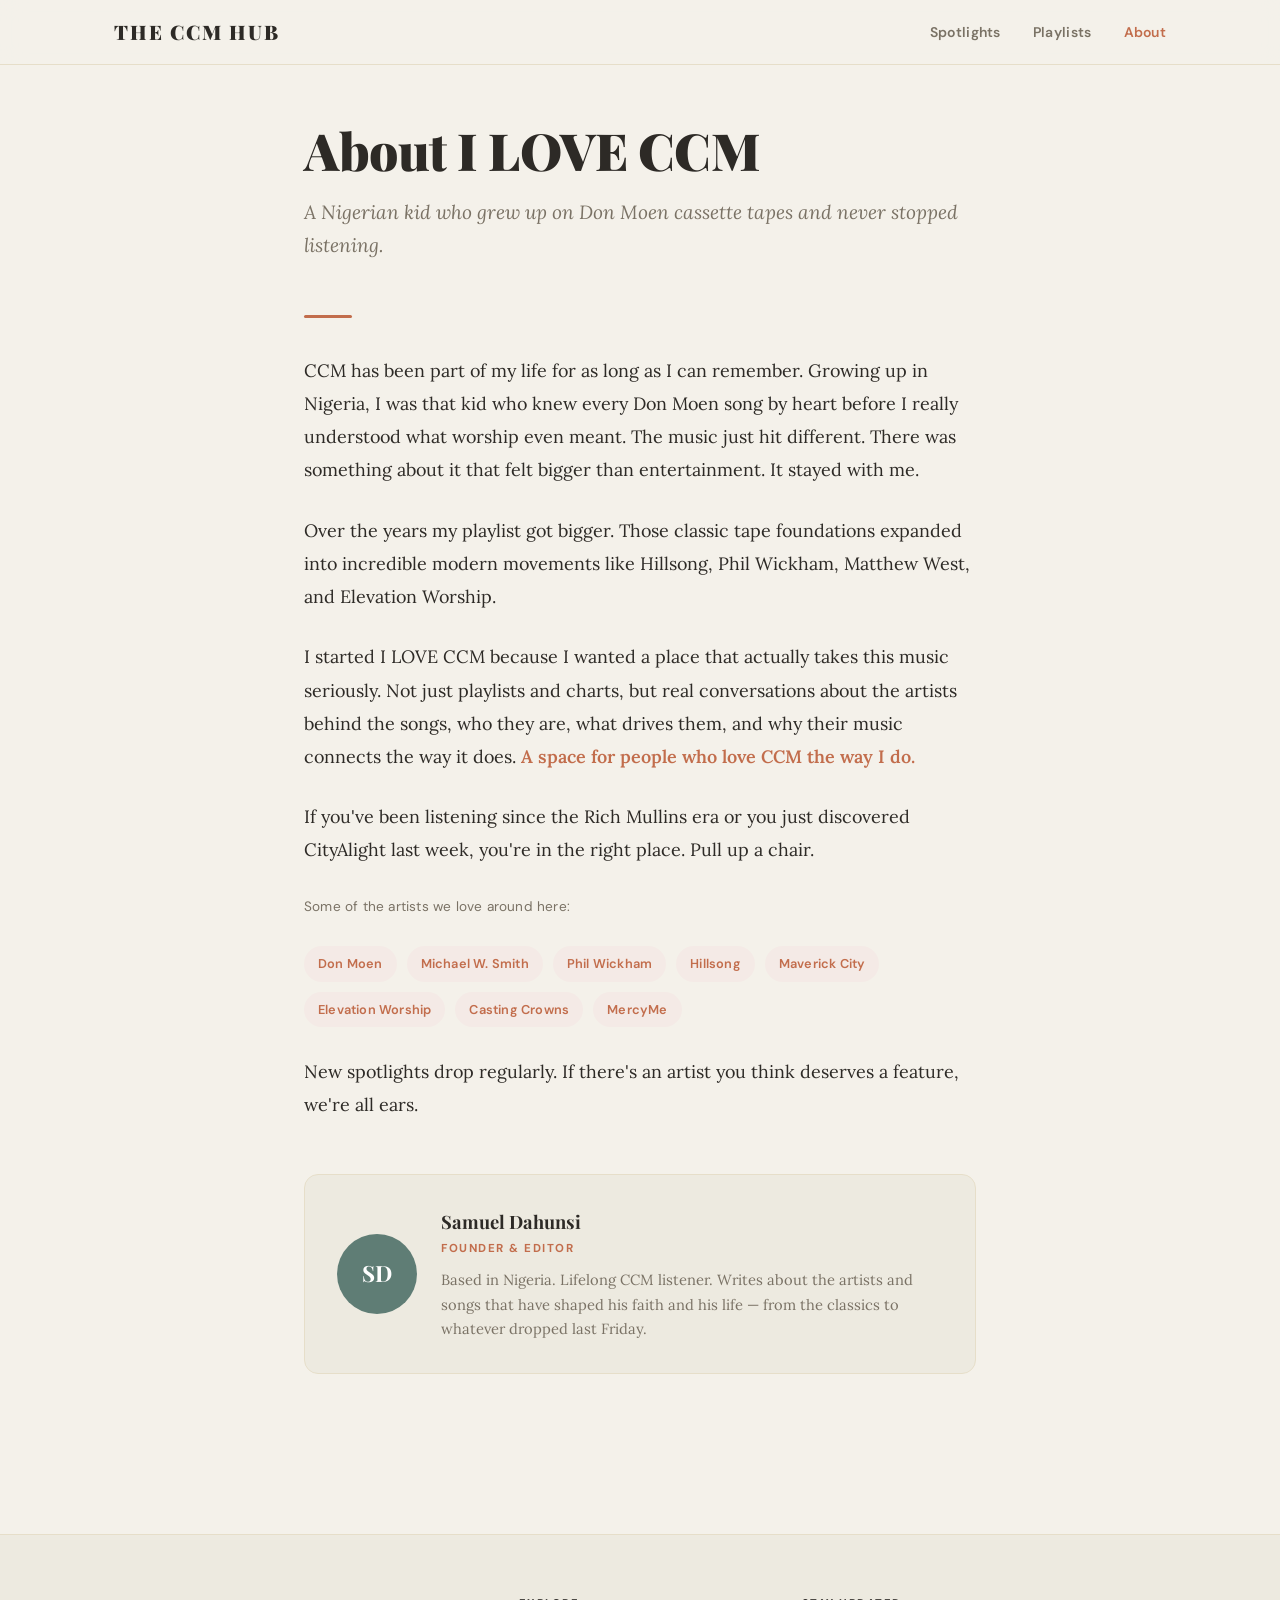
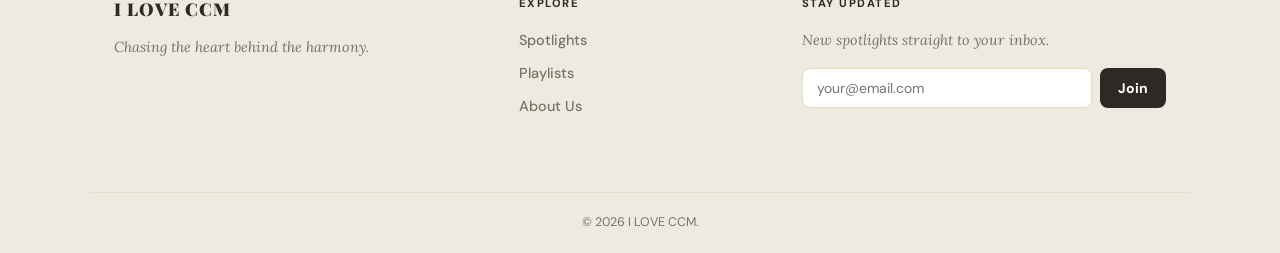
==== about.html @ 2594089f "Create about.html" ====
<!DOCTYPE html>
<html lang="en">
<head>
    <meta charset="UTF-8">
    <meta name="viewport" content="width=device-width, initial-scale=1.0">
    <title>About | The CCM Hub</title>
    <link rel="stylesheet" href="style.css">
    <style>
        .about-wrapper {
            max-width: 720px;
            margin: 0 auto;
            padding: 56px 24px 80px;
        }

        .about-hero {
            margin-bottom: 52px;
        }

        .about-hero h1 {
            font-family: var(--font-display);
            font-size: clamp(2.2rem, 5vw, 3.2rem);
            font-weight: 900;
            color: var(--text-main);
            line-height: 1.15;
            margin-bottom: 16px;
            letter-spacing: -0.5px;
        }

        .about-hero .lead {
            font-family: var(--font-body);
            font-size: 1.2rem;
            color: var(--text-muted);
            line-height: 1.75;
            font-style: italic;
        }

        .about-divider {
            width: 48px;
            height: 3px;
            background: var(--accent-primary);
            border: none;
            margin: 36px 0;
            border-radius: 2px;
        }

        .about-body {
            font-family: var(--font-body);
            font-size: 1.12rem;
            line-height: 1.85;
            color: var(--text-main);
        }

        .about-body p {
            margin-bottom: 1.7rem;
        }

        .about-body strong {
            color: var(--accent-primary);
            font-weight: 600;
        }

        .founder-card {
            display: grid;
            grid-template-columns: auto 1fr;
            gap: 24px;
            align-items: center;
            background: var(--bg-subtle);
            border: 1px solid var(--border-subtle);
            border-radius: var(--radius-card);
            padding: 32px;
            margin-top: 52px;
        }

        @media (max-width: 500px) {
            .founder-card {
                grid-template-columns: 1fr;
                text-align: center;
                justify-items: center;
            }
        }

        .founder-avatar {
            width: 80px;
            height: 80px;
            background: var(--accent-secondary);
            border-radius: 50%;
            display: flex;
            align-items: center;
            justify-content: center;
            color: white;
            font-family: var(--font-display);
            font-weight: 700;
            font-size: 1.4rem;
            flex-shrink: 0;
        }

        .founder-info h3 {
            font-family: var(--font-display);
            font-size: 1.15rem;
            font-weight: 700;
            color: var(--text-main);
            margin-bottom: 4px;
        }

        .founder-info h4 {
            font-family: var(--font-ui);
            font-size: 0.72rem;
            color: var(--accent-primary);
            text-transform: uppercase;
            letter-spacing: 1.5px;
            font-weight: 700;
            margin-bottom: 10px;
        }

        .founder-info p {
            font-family: var(--font-body);
            font-size: 0.92rem;
            color: var(--text-muted);
            line-height: 1.65;
            margin: 0;
        }

        .artists-grid {
            display: flex;
            flex-wrap: wrap;
            gap: 10px;
            margin: 8px 0 28px;
        }

        .artist-tag {
            background: #f4eae6;
            color: var(--accent-primary);
            font-family: var(--font-ui);
            font-size: 0.8rem;
            font-weight: 600;
            padding: 6px 14px;
            border-radius: 20px;
            letter-spacing: 0.2px;
        }
    </style>
</head>
<body>

    <header>
        <div class="nav-container">
            <a href="index.html" class="logo">The CCM Hub</a>
            <nav class="nav-links">
                <a href="index.html#spotlights">Spotlights</a>
                <a href="index.html#playlists">Playlists</a>
                <a href="about.html" style="color: var(--accent-primary);">About</a>
            </nav>
        </div>
    </header>

    <main class="about-wrapper">

        <div class="about-hero fade-up">
            <h1>About I LOVE CCM</h1>
            <p class="lead">A Nigerian kid who grew up on Don Moen cassette tapes and never stopped listening.</p>
        </div>

        <hr class="about-divider">

        <div class="about-body fade-up fade-up-1">

            <p>
                CCM has been part of my life for as long as I can remember. Growing up in Nigeria, I was that kid who knew every Don Moen song by heart before I really understood what worship even meant. The music just hit different. There was something about it that felt bigger than entertainment. It stayed with me.
            </p>

            <p>
                Over the years my playlist got bigger. Those classic tape foundations expanded into incredible modern movements like Hillsong, Phil Wickham, Matthew West, and Elevation Worship.

            <p>
                I started I LOVE CCM because I wanted a place that actually takes this music seriously. Not just playlists and charts, but real conversations about the artists behind the songs, who they are, what drives them, and why their music connects the way it does. <strong>A space for people who love CCM the way I do.</strong>
            </p>

            <p>
                If you've been listening since the Rich Mullins era or you just discovered CityAlight last week, you're in the right place. Pull up a chair.
            </p>

            <p style="font-family: var(--font-ui); font-size: 0.85rem; color: var(--text-muted); letter-spacing: 0.2px;">
                Some of the artists we love around here:
            </p>

            <div class="artists-grid">
                <span class="artist-tag">Don Moen</span>
                <span class="artist-tag">Michael W. Smith</span>
                <span class="artist-tag">Phil Wickham</span>
                <span class="artist-tag">Hillsong</span>
                <span class="artist-tag">Maverick City</span>
                <span class="artist-tag">Elevation Worship</span>
                <span class="artist-tag">Casting Crowns</span>
                <span class="artist-tag">MercyMe</span>
            </div>

            <p>
                New spotlights drop regularly. If there's an artist you think deserves a feature, we're all ears.
            </p>

        </div>

        <div class="founder-card fade-up fade-up-2">
            <div class="founder-avatar">SD</div>
            <div class="founder-info">
                <h3>Samuel Dahunsi</h3>
                <h4>Founder & Editor</h4>
                <p>Based in Nigeria. Lifelong CCM listener. Writes about the artists and songs that have shaped his faith and his life — from the classics to whatever dropped last Friday.</p>
            </div>
        </div>

    </main>

    <footer>
        <div class="footer-container">
            <div class="footer-brand">
                <h3>I LOVE CCM</h3>
                <p>Chasing the heart behind the harmony.</p>
            </div>
            <div class="footer-links">
                <h4>Explore</h4>
                <a href="index.html#spotlights">Spotlights</a>
                <a href="index.html#playlists">Playlists</a>
                <a href="about.html">About Us</a>
            </div>
            <div class="footer-newsletter">
                <h4>Stay Updated</h4>
                <p>New spotlights straight to your inbox.</p>
                <div class="newsletter-form">
                    <input type="email" id="newsletter-email" placeholder="your@email.com" aria-label="Email address">
                    <button type="button" id="newsletter-btn">Join</button>
                </div>
                <p class="newsletter-feedback" id="newsletter-feedback" aria-live="polite"></p>
            </div>
        </div>
        <div class="footer-bottom">
            &copy; 2026 I LOVE CCM.
        </div>
    </footer>

    <script>
        document.getElementById("newsletter-btn").addEventListener("click", () => {
            const input    = document.getElementById("newsletter-email");
            const feedback = document.getElementById("newsletter-feedback");
            const email    = input.value.trim();
            const valid    = /^[^\s@]+@[^\s@]+\.[^\s@]+$/.test(email);

            if (!valid) {
                feedback.textContent = "Please enter a valid email address.";
                feedback.style.color = "#e05c3a";
                return;
            }

            feedback.textContent = "You're in!";
            feedback.style.color = "var(--accent-secondary)";
            input.value = "";
        });
    </script>

</body>
</html>
---- style.css ----
/* ==========================================
   THE CCM HUB — EDITORIAL THEME v2
   Warm oatmeal · Terracotta · Sage
   Fonts: Playfair Display (display) + Lora (body)
   ========================================== */

@import url('https://fonts.googleapis.com/css2?family=Playfair+Display:ital,wght@0,700;0,900;1,700&family=Lora:ital,wght@0,400;0,600;1,400&family=DM+Sans:wght@400;500;600;700&display=swap');

:root {
    --bg-main:          #f4f1ea;
    --bg-card:          #ffffff;
    --bg-subtle:        #edeae0;
    --text-main:        #2d2a26;
    --text-muted:       #7a7265;
    --accent-primary:   #c26d4c;
    --accent-hover:     #a85a3a;
    --accent-secondary: #5f7d75;
    --border-subtle:    #e6dec9;
    --shadow-soft:      0 4px 24px rgba(45,42,38,0.07);
    --shadow-hover:     0 12px 40px rgba(45,42,38,0.13);
    --radius-card:      14px;
    --radius-sm:        8px;
    --font-display:     'Playfair Display', Georgia, serif;
    --font-body:        'Lora', Georgia, serif;
    --font-ui:          'DM Sans', sans-serif;
    --max-width:        1100px;
    --transition:       0.25s cubic-bezier(0.16, 1, 0.3, 1);
}

*, *::before, *::after {
    box-sizing: border-box;
    margin: 0;
    padding: 0;
}

html { scroll-behavior: smooth; }

body {
    background-color: var(--bg-main);
    color: var(--text-main);
    font-family: var(--font-ui);
    line-height: 1.6;
    -webkit-font-smoothing: antialiased;
}

/* ==========================================
   HEADER / NAV
   ========================================== */

header {
    position: sticky;
    top: 0;
    z-index: 100;
    background: rgba(244, 241, 234, 0.92);
    backdrop-filter: blur(12px);
    -webkit-backdrop-filter: blur(12px);
    border-bottom: 1px solid var(--border-subtle);
}

.nav-container {
    max-width: var(--max-width);
    margin: 0 auto;
    padding: 0 24px;
    height: 64px;
    display: flex;
    justify-content: space-between;
    align-items: center;
}

.logo {
    font-family: var(--font-display);
    font-size: 1.25rem;
    font-weight: 900;
    letter-spacing: 2px;
    text-decoration: none;
    color: var(--text-main);
    text-transform: uppercase;
}

.nav-links {
    display: flex;
    align-items: center;
    gap: 32px;
}

.nav-links a {
    text-decoration: none;
    color: var(--text-muted);
    font-family: var(--font-ui);
    font-weight: 600;
    font-size: 0.875rem;
    letter-spacing: 0.3px;
    transition: color var(--transition);
}

.nav-links a:hover { color: var(--accent-primary); }

/* ==========================================
   MAIN WRAPPER
   ========================================== */

main {
    max-width: var(--max-width);
    margin: 0 auto;
    padding: 48px 24px 80px;
}

/* ==========================================
   HERO SPOTLIGHT
   ========================================== */

.hero-spotlight {
    display: grid;
    grid-template-columns: 1fr;
    background: var(--bg-card);
    border: 1px solid var(--border-subtle);
    border-radius: var(--radius-card);
    overflow: hidden;
    box-shadow: var(--shadow-soft);
    margin-bottom: 64px;
    transition: box-shadow var(--transition);
}

@media (min-width: 768px) {
    .hero-spotlight { grid-template-columns: 1.3fr 1fr; }
}

.hero-spotlight:hover { box-shadow: var(--shadow-hover); }

.spotlight-img {
    min-height: 380px;
    background-size: cover;
    background-position: center;
    position: relative;
}

.spotlight-img::after {
    content: '';
    position: absolute;
    inset: 0;
    background: linear-gradient(135deg, rgba(45,42,38,0.25) 0%, rgba(45,42,38,0.5) 100%);
}

.spotlight-content {
    padding: 44px 40px;
    display: flex;
    flex-direction: column;
    justify-content: center;
    gap: 0;
}

.tag {
    display: inline-block;
    background: #f4eae6;
    color: var(--accent-primary);
    font-family: var(--font-ui);
    font-size: 0.7rem;
    font-weight: 700;
    padding: 5px 12px;
    border-radius: 4px;
    letter-spacing: 1px;
    text-transform: uppercase;
    margin-bottom: 16px;
    align-self: flex-start;
}

.spotlight-title {
    font-family: var(--font-display);
    font-size: 2rem;
    font-weight: 700;
    line-height: 1.2;
    color: var(--text-main);
    margin-bottom: 14px;
    letter-spacing: -0.3px;
}

.spotlight-excerpt {
    font-family: var(--font-body);
    font-size: 1rem;
    color: var(--text-muted);
    line-height: 1.7;
    margin-bottom: 28px;
}

.btn {
    display: inline-block;
    background: var(--accent-primary);
    color: #fff;
    border: none;
    padding: 13px 28px;
    border-radius: var(--radius-sm);
    font-family: var(--font-ui);
    font-weight: 700;
    font-size: 0.875rem;
    letter-spacing: 0.3px;
    cursor: pointer;
    align-self: flex-start;
    text-decoration: none;
    transition: background var(--transition), transform var(--transition);
}

.btn:hover {
    background: var(--accent-hover);
    transform: translateY(-1px);
}

/* ==========================================
   CONTENT GRID
   ========================================== */

.section-label {
    font-family: var(--font-ui);
    font-size: 0.7rem;
    font-weight: 700;
    letter-spacing: 2px;
    text-transform: uppercase;
    color: var(--text-muted);
    margin-bottom: 6px;
}

.section-title {
    font-family: var(--font-display);
    font-size: 1.6rem;
    font-weight: 700;
    color: var(--text-main);
    margin-bottom: 28px;
    padding-bottom: 16px;
    border-bottom: 2px solid var(--border-subtle);
}

.content-grid {
    display: grid;
    grid-template-columns: 1fr;
    gap: 48px;
    align-items: start;
}

@media (min-width: 768px) {
    .content-grid { grid-template-columns: 1.6fr 1fr; }
}

/* ==========================================
   POST CARDS
   ========================================== */

.posts-list {
    display: flex;
    flex-direction: column;
    gap: 16px;
}

.post-card {
    display: grid;
    grid-template-columns: 100px 1fr;
    gap: 18px;
    align-items: center;
    background: var(--bg-card);
    padding: 16px;
    border-radius: var(--radius-card);
    border: 1px solid var(--border-subtle);
    box-shadow: 0 2px 8px rgba(45,42,38,0.03);
    cursor: pointer;
    transition: transform var(--transition), border-color var(--transition), box-shadow var(--transition);
    text-decoration: none;
    color: inherit;
}

.post-card:hover {
    transform: translateX(5px);
    border-color: var(--accent-secondary);
    box-shadow: var(--shadow-soft);
}

.post-thumb {
    width: 100px;
    height: 100px;
    background-size: cover;
    background-position: center;
    border-radius: var(--radius-sm);
    flex-shrink: 0;
}

.post-card-title {
    font-family: var(--font-display);
    font-size: 1.05rem;
    font-weight: 700;
    color: var(--text-main);
    margin-bottom: 6px;
    line-height: 1.3;
}

.post-card-excerpt {
    font-family: var(--font-body);
    font-size: 0.85rem;
    color: var(--text-muted);
    line-height: 1.5;
    margin-bottom: 8px;
    display: -webkit-box;
    -webkit-line-clamp: 2;
    -webkit-box-orient: vertical;
    overflow: hidden;
}

.post-meta {
    font-size: 0.78rem;
    color: var(--accent-secondary);
    font-weight: 600;
    font-family: var(--font-ui);
    letter-spacing: 0.3px;
}

/* ==========================================
   PLAYLIST SIDEBAR
   ========================================== */

.playlist-sidebar { position: relative; }

.playlist-card {
    background: var(--bg-card);
    border: 1px solid var(--border-subtle);
    border-radius: var(--radius-card);
    padding: 18px 20px;
    display: flex;
    justify-content: space-between;
    align-items: center;
    margin-bottom: 12px;
    cursor: pointer;
    transition: transform var(--transition), border-color var(--transition), box-shadow var(--transition);
    text-decoration: none;
}

.playlist-card:hover {
    transform: translateY(-2px);
    border-color: var(--accent-primary);
    box-shadow: var(--shadow-soft);
}

.playlist-info h4 {
    font-family: var(--font-display);
    font-size: 1rem;
    color: var(--text-main);
    margin-bottom: 4px;
    font-weight: 700;
}

.playlist-info p {
    font-size: 0.83rem;
    color: var(--text-muted);
    font-family: var(--font-ui);
}

.play-icon {
    width: 38px;
    height: 38px;
    background: var(--bg-subtle);
    border-radius: 50%;
    display: flex;
    align-items: center;
    justify-content: center;
    font-size: 0.85rem;
    flex-shrink: 0;
    transition: background var(--transition), color var(--transition);
    color: var(--text-main);
}

.playlist-card:hover .play-icon {
    background: var(--accent-primary);
    color: #fff;
}

/* ==========================================
   LOADING / EMPTY STATES
   ========================================== */

.loading-state {
    font-family: var(--font-body);
    font-style: italic;
    color: var(--text-muted);
    font-size: 0.95rem;
    padding: 20px 0;
}

.skeleton {
    background: linear-gradient(90deg, var(--border-subtle) 25%, #ede9df 50%, var(--border-subtle) 75%);
    background-size: 200% 100%;
    animation: shimmer 1.4s infinite;
    border-radius: var(--radius-sm);
}

@keyframes shimmer {
    0%   { background-position: 200% 0; }
    100% { background-position: -200% 0; }
}

/* ==========================================
   DIVIDER
   ========================================== */

.section-divider {
    border: none;
    border-top: 1px solid var(--border-subtle);
    margin: 48px 0;
}

/* ==========================================
   ARTICLE / POST PAGE
   ========================================== */

.article-wrapper {
    max-width: 720px;
    margin: 0 auto;
    padding: 48px 24px 80px;
}

.back-link {
    display: inline-flex;
    align-items: center;
    gap: 6px;
    text-decoration: none;
    color: var(--accent-primary);
    font-family: var(--font-ui);
    font-weight: 700;
    font-size: 0.8rem;
    letter-spacing: 1px;
    text-transform: uppercase;
    margin-bottom: 36px;
    transition: gap var(--transition);
}

.back-link:hover { gap: 10px; }

.article-hero {
    width: 100%;
    height: 420px;
    border-radius: var(--radius-card);
    background-size: cover;
    background-position: center;
    margin-bottom: 40px;
    position: relative;
    overflow: hidden;
}

.article-hero::after {
    content: '';
    position: absolute;
    inset: 0;
    background: linear-gradient(to bottom, transparent 50%, rgba(45,42,38,0.4) 100%);
}

.article-tag {
    display: inline-block;
    background: #f4eae6;
    color: var(--accent-primary);
    font-family: var(--font-ui);
    font-size: 0.7rem;
    font-weight: 700;
    padding: 5px 12px;
    border-radius: 4px;
    letter-spacing: 1px;
    text-transform: uppercase;
    margin-bottom: 16px;
}

.article-title {
    font-family: var(--font-display);
    font-size: clamp(2rem, 5vw, 3rem);
    font-weight: 900;
    line-height: 1.15;
    color: var(--text-main);
    margin-bottom: 20px;
    letter-spacing: -0.5px;
}

.article-byline {
    display: flex;
    align-items: center;
    gap: 12px;
    margin-bottom: 40px;
    padding-bottom: 32px;
    border-bottom: 1px solid var(--border-subtle);
}

.byline-dot {
    width: 4px;
    height: 4px;
    border-radius: 50%;
    background: var(--border-subtle);
}

.byline-text {
    font-family: var(--font-ui);
    font-size: 0.85rem;
    color: var(--text-muted);
    font-weight: 500;
}

.article-body {
    font-family: var(--font-body);
    font-size: 1.15rem;
    line-height: 1.85;
    color: var(--text-main);
}

.article-body p {
    margin-bottom: 1.8rem;
}

.article-body p:last-child { margin-bottom: 0; }

/* ==========================================
   MUSIC EMBED BOX
   ========================================== */

.music-embed-box {
    background: var(--bg-card);
    border: 1px solid var(--border-subtle);
    border-radius: var(--radius-card);
    padding: 28px;
    margin-top: 52px;
    box-shadow: var(--shadow-soft);
}

.music-embed-header {
    display: flex;
    align-items: center;
    gap: 12px;
    margin-bottom: 20px;
}

.music-embed-icon {
    width: 36px;
    height: 36px;
    background: #1DB954;
    border-radius: 50%;
    display: flex;
    align-items: center;
    justify-content: center;
    font-size: 1rem;
    flex-shrink: 0;
}

.music-embed-header-text h3 {
    font-family: var(--font-display);
    font-size: 1.05rem;
    font-weight: 700;
    color: var(--text-main);
    margin-bottom: 2px;
}

.music-embed-header-text p {
    font-size: 0.8rem;
    color: var(--text-muted);
    font-family: var(--font-ui);
}

#music-player-container iframe {
    width: 100% !important;
    border: none !important;
    border-radius: var(--radius-sm) !important;
    display: block;
}

/* ==========================================
   ERROR STATE
   ========================================== */

.error-state {
    text-align: center;
    padding: 80px 24px;
}

.error-state h2 {
    font-family: var(--font-display);
    font-size: 2rem;
    color: var(--text-main);
    margin-bottom: 12px;
}

.error-state p {
    font-family: var(--font-body);
    color: var(--text-muted);
    margin-bottom: 28px;
    font-style: italic;
}

/* ==========================================
   FOOTER
   ========================================== */

footer {
    background-color: var(--bg-subtle);
    border-top: 1px solid var(--border-subtle);
    padding: 60px 0 0;
    margin-top: 80px;
}

.footer-container {
    max-width: var(--max-width);
    margin: 0 auto;
    padding: 0 24px;
    display: grid;
    grid-template-columns: 1fr;
    gap: 40px;
}

@media (min-width: 768px) {
    .footer-container { grid-template-columns: 1.5fr 1fr 1.5fr; }
}

.footer-brand h3 {
    font-family: var(--font-display);
    font-size: 1.1rem;
    font-weight: 900;
    letter-spacing: 1px;
    margin-bottom: 12px;
    color: var(--text-main);
}

.footer-brand p {
    font-family: var(--font-body);
    font-size: 0.9rem;
    color: var(--text-muted);
    line-height: 1.7;
    max-width: 300px;
    font-style: italic;
}

.footer-links { display: flex; flex-direction: column; }

.footer-links h4,
.footer-newsletter h4 {
    font-family: var(--font-ui);
    font-size: 0.7rem;
    font-weight: 700;
    text-transform: uppercase;
    letter-spacing: 1.5px;
    margin-bottom: 16px;
    color: var(--text-main);
}

.footer-links a {
    text-decoration: none;
    color: var(--text-muted);
    font-size: 0.9rem;
    margin-bottom: 10px;
    font-weight: 500;
    transition: color var(--transition);
    font-family: var(--font-ui);
}

.footer-links a:hover { color: var(--accent-primary); }

.footer-newsletter p {
    font-family: var(--font-body);
    font-size: 0.9rem;
    color: var(--text-muted);
    margin-bottom: 16px;
    font-style: italic;
}

.newsletter-form {
    display: flex;
    gap: 8px;
    margin-bottom: 10px;
}

.newsletter-form input {
    background: var(--bg-card);
    border: 1px solid var(--border-subtle);
    padding: 10px 14px;
    border-radius: var(--radius-sm);
    font-size: 0.875rem;
    color: var(--text-main);
    flex: 1;
    outline: none;
    font-family: var(--font-ui);
    transition: border-color var(--transition);
}

.newsletter-form input:focus { border-color: var(--accent-primary); }

.newsletter-form button {
    background: var(--text-main);
    color: #fff;
    border: none;
    padding: 10px 18px;
    border-radius: var(--radius-sm);
    font-family: var(--font-ui);
    font-weight: 700;
    font-size: 0.875rem;
    cursor: pointer;
    transition: background var(--transition);
    white-space: nowrap;
}

.newsletter-form button:hover { background: var(--accent-primary); }

.newsletter-feedback {
    font-size: 0.82rem;
    font-family: var(--font-ui);
    min-height: 1.2em;
}

.footer-bottom {
    max-width: var(--max-width);
    margin: 40px auto 0;
    padding: 20px 24px;
    border-top: 1px solid var(--border-subtle);
    font-size: 0.78rem;
    color: var(--text-muted);
    text-align: center;
    font-family: var(--font-ui);
}

/* ==========================================
   PAGE FADE-IN ANIMATION
   ========================================== */

@keyframes fadeUp {
    from { opacity: 0; transform: translateY(16px); }
    to   { opacity: 1; transform: translateY(0); }
}

.fade-up {
    animation: fadeUp 0.5s ease both;
}

.fade-up-1 { animation-delay: 0.05s; }
.fade-up-2 { animation-delay: 0.12s; }
.fade-up-3 { animation-delay: 0.2s; }

/* ==========================================
   RESPONSIVE TWEAKS
   ========================================== */

@media (max-width: 600px) {
    .spotlight-content { padding: 28px 24px; }
    .spotlight-title   { font-size: 1.6rem; }
    .article-hero      { height: 260px; }
    .article-title     { font-size: 1.8rem; }
    .nav-links         { gap: 16px; }
    .article-wrapper   { padding: 32px 16px 60px; }
}
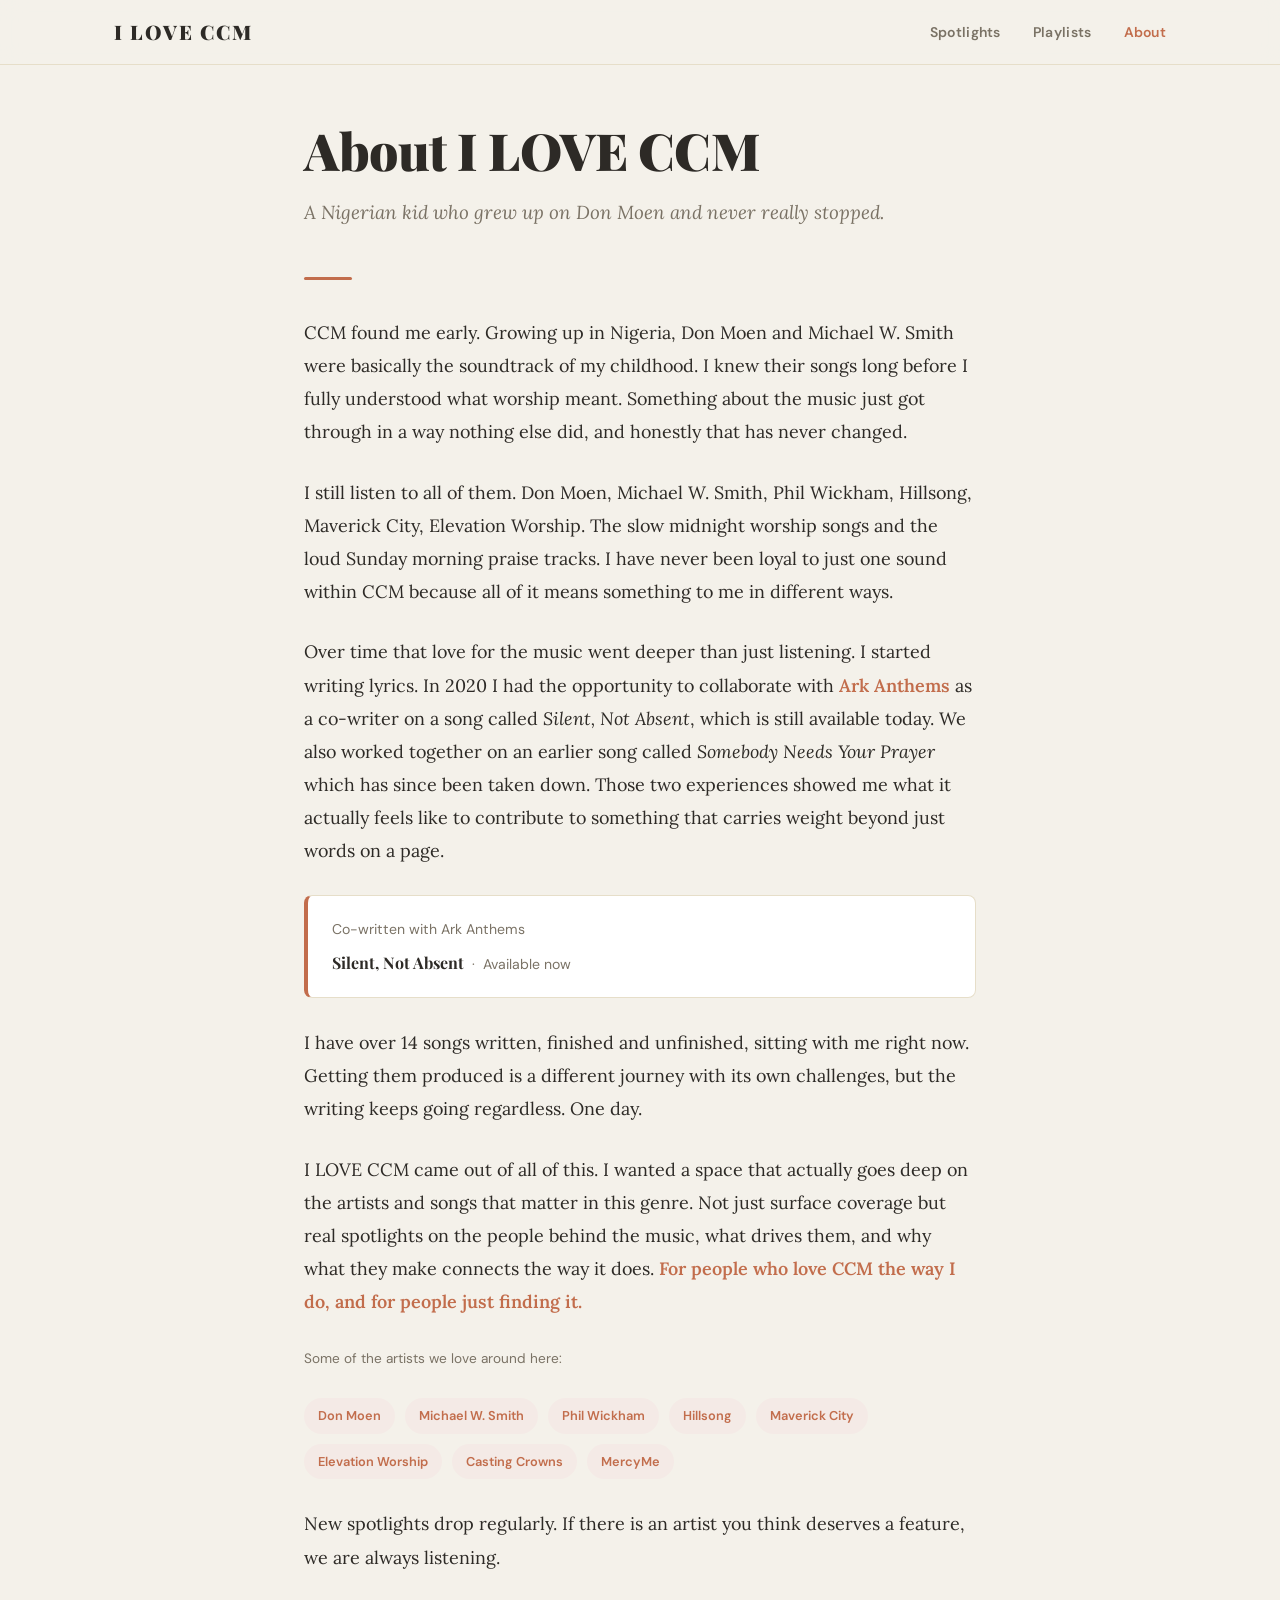
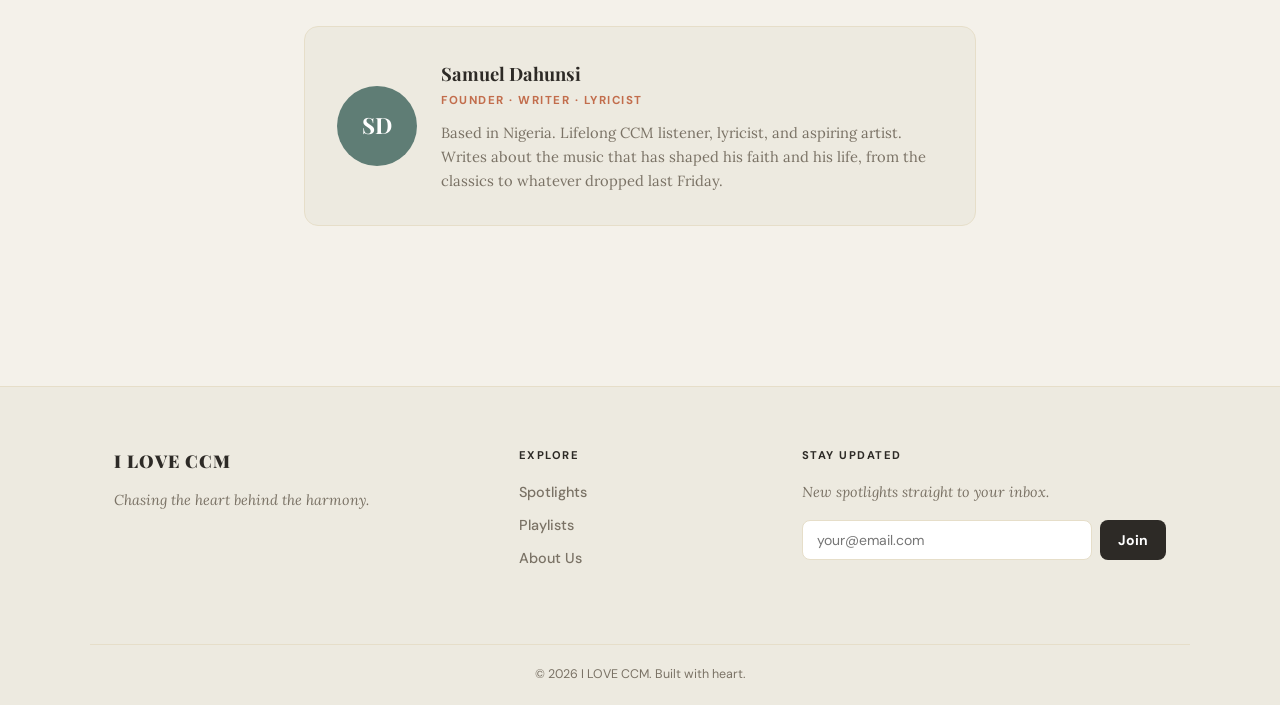
==== commit b4153de6: "Revise about page for branding and content updates Updated the title and various text content to ref" ====
--- a/about.html
+++ b/about.html
@@ -3,7 +3,7 @@
 <head>
     <meta charset="UTF-8">
     <meta name="viewport" content="width=device-width, initial-scale=1.0">
-    <title>About | The CCM Hub</title>
+    <title>About | I LOVE CCM</title>
     <link rel="stylesheet" href="style.css">
     <style>
         .about-wrapper {
@@ -13,7 +13,7 @@
         }
 
         .about-hero {
-            margin-bottom: 52px;
+            margin-bottom: 48px;
         }
 
         .about-hero h1 {
@@ -28,7 +28,7 @@
 
         .about-hero .lead {
             font-family: var(--font-body);
-            font-size: 1.2rem;
+            font-size: 1.18rem;
             color: var(--text-muted);
             line-height: 1.75;
             font-style: italic;
@@ -57,6 +57,51 @@
         .about-body strong {
             color: var(--accent-primary);
             font-weight: 600;
+        }
+
+        .song-credit {
+            background: var(--bg-card);
+            border: 1px solid var(--border-subtle);
+            border-left: 4px solid var(--accent-primary);
+            border-radius: var(--radius-sm);
+            padding: 20px 24px;
+            margin: 8px 0 28px;
+        }
+
+        .song-credit p {
+            font-family: var(--font-ui);
+            font-size: 0.88rem;
+            color: var(--text-muted);
+            margin: 0 0 6px;
+            font-style: normal;
+        }
+
+        .song-credit p:last-child {
+            margin: 0;
+        }
+
+        .song-credit strong {
+            font-family: var(--font-display);
+            font-size: 1rem;
+            color: var(--text-main);
+            font-weight: 700;
+        }
+
+        .artists-grid {
+            display: flex;
+            flex-wrap: wrap;
+            gap: 10px;
+            margin: 8px 0 28px;
+        }
+
+        .artist-tag {
+            background: #f4eae6;
+            color: var(--accent-primary);
+            font-family: var(--font-ui);
+            font-size: 0.8rem;
+            font-weight: 600;
+            padding: 6px 14px;
+            border-radius: 20px;
         }
 
         .founder-card {
@@ -119,31 +164,13 @@
             line-height: 1.65;
             margin: 0;
         }
-
-        .artists-grid {
-            display: flex;
-            flex-wrap: wrap;
-            gap: 10px;
-            margin: 8px 0 28px;
-        }
-
-        .artist-tag {
-            background: #f4eae6;
-            color: var(--accent-primary);
-            font-family: var(--font-ui);
-            font-size: 0.8rem;
-            font-weight: 600;
-            padding: 6px 14px;
-            border-radius: 20px;
-            letter-spacing: 0.2px;
-        }
     </style>
 </head>
 <body>
 
     <header>
         <div class="nav-container">
-            <a href="index.html" class="logo">The CCM Hub</a>
+            <a href="index.html" class="logo">I LOVE CCM</a>
             <nav class="nav-links">
                 <a href="index.html#spotlights">Spotlights</a>
                 <a href="index.html#playlists">Playlists</a>
@@ -156,7 +183,7 @@
 
         <div class="about-hero fade-up">
             <h1>About I LOVE CCM</h1>
-            <p class="lead">A Nigerian kid who grew up on Don Moen cassette tapes and never stopped listening.</p>
+            <p class="lead">A Nigerian kid who grew up on Don Moen and never really stopped.</p>
         </div>
 
         <hr class="about-divider">
@@ -164,21 +191,31 @@
         <div class="about-body fade-up fade-up-1">
 
             <p>
-                CCM has been part of my life for as long as I can remember. Growing up in Nigeria, I was that kid who knew every Don Moen song by heart before I really understood what worship even meant. The music just hit different. There was something about it that felt bigger than entertainment. It stayed with me.
-            </p>
-
-            <p>
-                Over the years my playlist got bigger. Those classic tape foundations expanded into incredible modern movements like Hillsong, Phil Wickham, Matthew West, and Elevation Worship.
-
-            <p>
-                I started I LOVE CCM because I wanted a place that actually takes this music seriously. Not just playlists and charts, but real conversations about the artists behind the songs, who they are, what drives them, and why their music connects the way it does. <strong>A space for people who love CCM the way I do.</strong>
-            </p>
-
-            <p>
-                If you've been listening since the Rich Mullins era or you just discovered CityAlight last week, you're in the right place. Pull up a chair.
-            </p>
-
-            <p style="font-family: var(--font-ui); font-size: 0.85rem; color: var(--text-muted); letter-spacing: 0.2px;">
+                CCM found me early. Growing up in Nigeria, Don Moen and Michael W. Smith were basically the soundtrack of my childhood. I knew their songs long before I fully understood what worship meant. Something about the music just got through in a way nothing else did, and honestly that has never changed.
+            </p>
+
+            <p>
+                I still listen to all of them. Don Moen, Michael W. Smith, Phil Wickham, Hillsong, Maverick City, Elevation Worship. The slow midnight worship songs and the loud Sunday morning praise tracks. I have never been loyal to just one sound within CCM because all of it means something to me in different ways.
+            </p>
+
+            <p>
+                Over time that love for the music went deeper than just listening. I started writing lyrics. In 2020 I had the opportunity to collaborate with <strong>Ark Anthems</strong> as a co-writer on a song called <em>Silent, Not Absent</em>, which is still available today. We also worked together on an earlier song called <em>Somebody Needs Your Prayer</em> which has since been taken down. Those two experiences showed me what it actually feels like to contribute to something that carries weight beyond just words on a page.
+            </p>
+
+            <div class="song-credit">
+                <p>Co-written with Ark Anthems</p>
+                <p><strong>Silent, Not Absent</strong> &nbsp;·&nbsp; Available now</p>
+            </div>
+
+            <p>
+                I have over 14 songs written, finished and unfinished, sitting with me right now. Getting them produced is a different journey with its own challenges, but the writing keeps going regardless. One day.
+            </p>
+
+            <p>
+                I LOVE CCM came out of all of this. I wanted a space that actually goes deep on the artists and songs that matter in this genre. Not just surface coverage but real spotlights on the people behind the music, what drives them, and why what they make connects the way it does. <strong>For people who love CCM the way I do, and for people just finding it.</strong>
+            </p>
+
+            <p style="font-family: var(--font-ui); font-size: 0.85rem; color: var(--text-muted);">
                 Some of the artists we love around here:
             </p>
 
@@ -194,7 +231,7 @@
             </div>
 
             <p>
-                New spotlights drop regularly. If there's an artist you think deserves a feature, we're all ears.
+                New spotlights drop regularly. If there is an artist you think deserves a feature, we are always listening.
             </p>
 
         </div>
@@ -203,8 +240,8 @@
             <div class="founder-avatar">SD</div>
             <div class="founder-info">
                 <h3>Samuel Dahunsi</h3>
-                <h4>Founder & Editor</h4>
-                <p>Based in Nigeria. Lifelong CCM listener. Writes about the artists and songs that have shaped his faith and his life — from the classics to whatever dropped last Friday.</p>
+                <h4>Founder · Writer · Lyricist</h4>
+                <p>Based in Nigeria. Lifelong CCM listener, lyricist, and aspiring artist. Writes about the music that has shaped his faith and his life, from the classics to whatever dropped last Friday.</p>
             </div>
         </div>
 
@@ -233,7 +270,7 @@
             </div>
         </div>
         <div class="footer-bottom">
-            &copy; 2026 I LOVE CCM.
+            &copy; 2026 I LOVE CCM. Built with heart.
         </div>
     </footer>
 
@@ -250,7 +287,7 @@
                 return;
             }
 
-            feedback.textContent = "You're in!";
+            feedback.textContent = "You're in! Welcome to the hub ✦";
             feedback.style.color = "var(--accent-secondary)";
             input.value = "";
         });
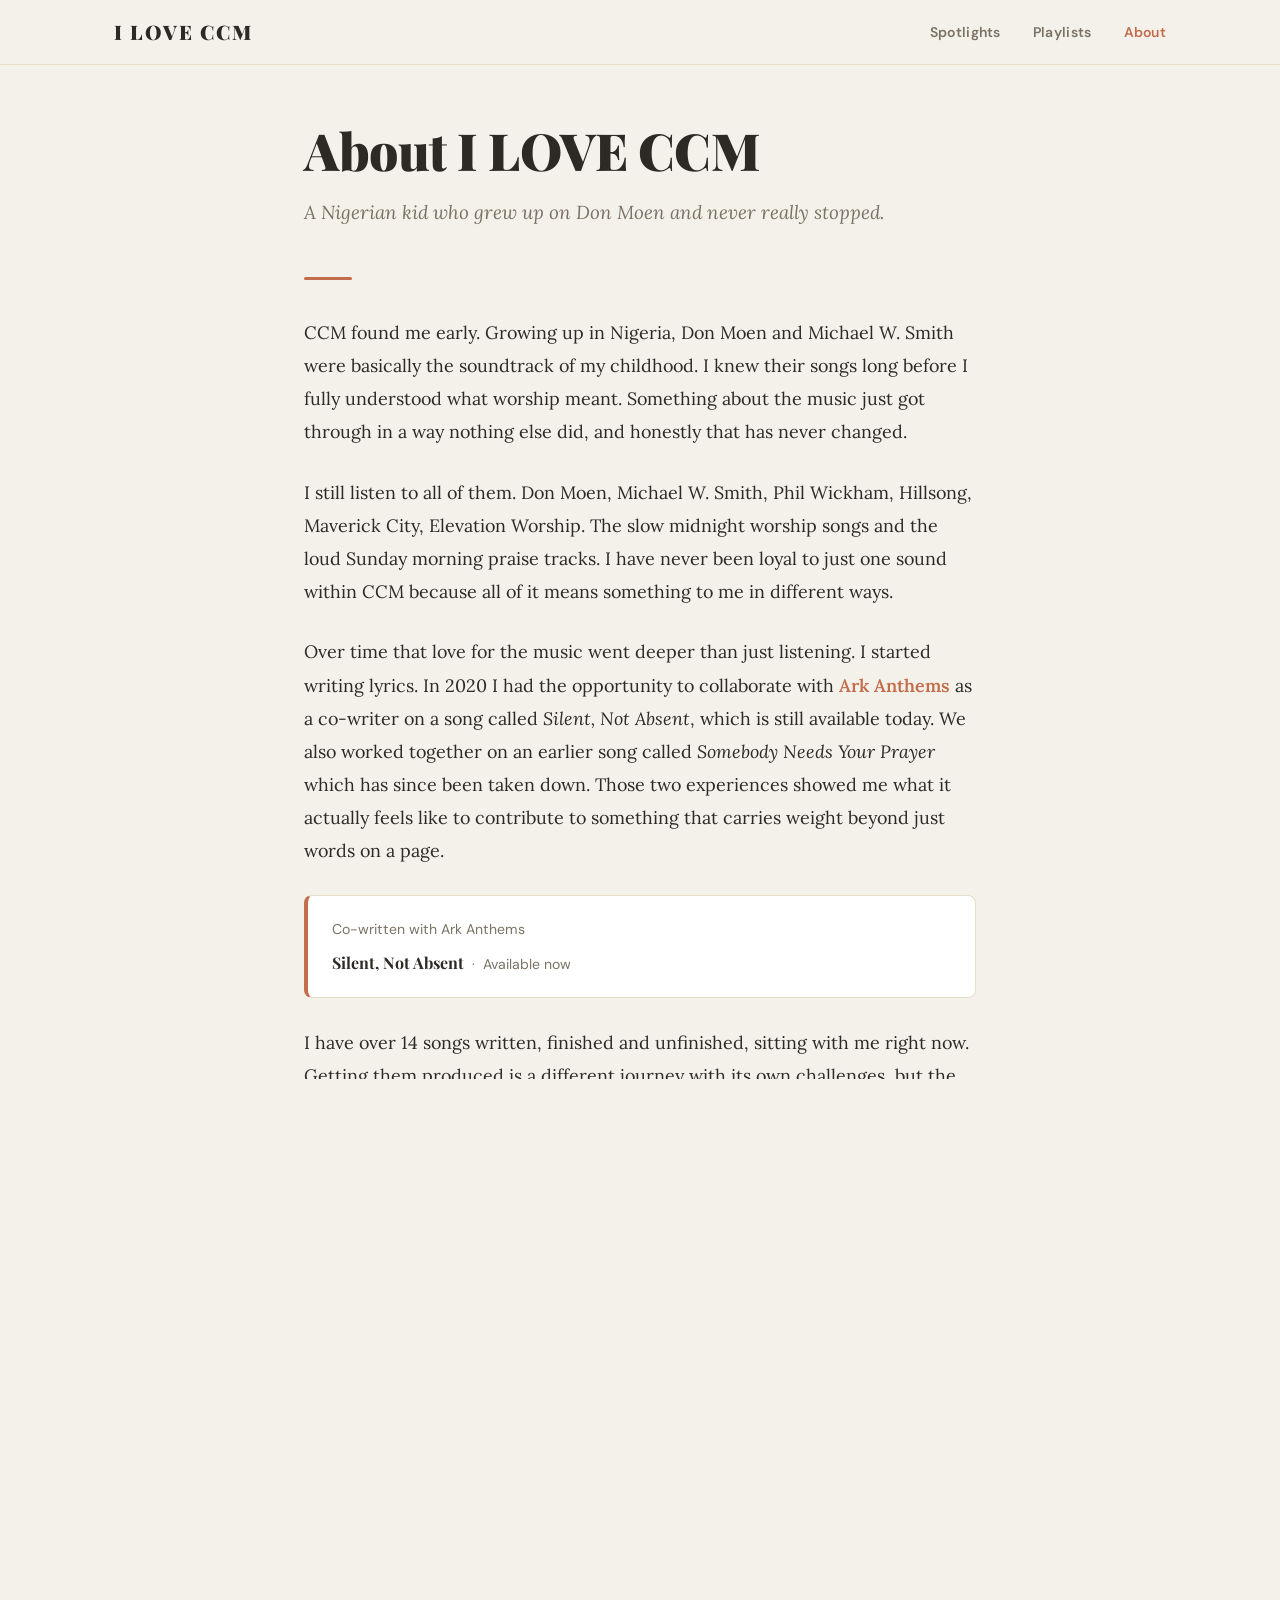
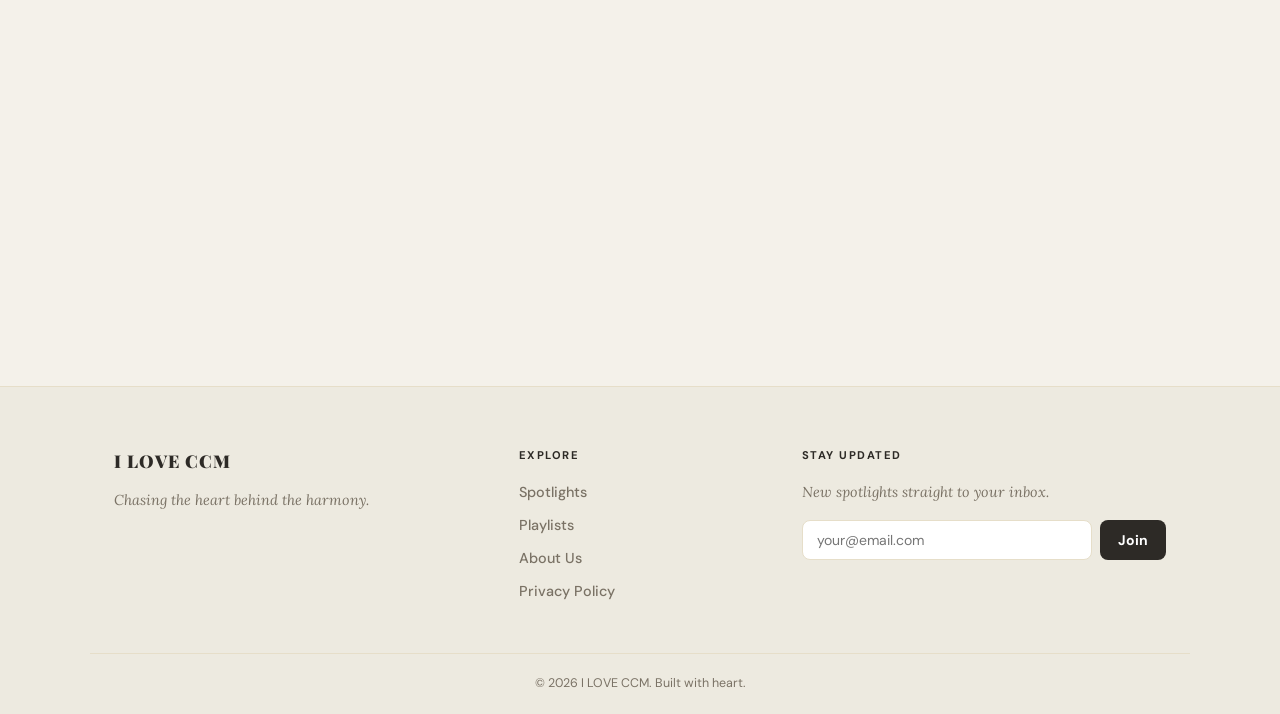
==== commit 065f6703: "Update welcome message in about.html" ====
--- a/about.html
+++ b/about.html
@@ -258,6 +258,7 @@
                 <a href="index.html#spotlights">Spotlights</a>
                 <a href="index.html#playlists">Playlists</a>
                 <a href="about.html">About Us</a>
+                <a href="privacy.html">Privacy Policy</a>
             </div>
             <div class="footer-newsletter">
                 <h4>Stay Updated</h4>
@@ -287,7 +288,7 @@
                 return;
             }
 
-            feedback.textContent = "You're in! Welcome to the hub ✦";
+            feedback.textContent = "You're in! Welcome!";
             feedback.style.color = "var(--accent-secondary)";
             input.value = "";
         });
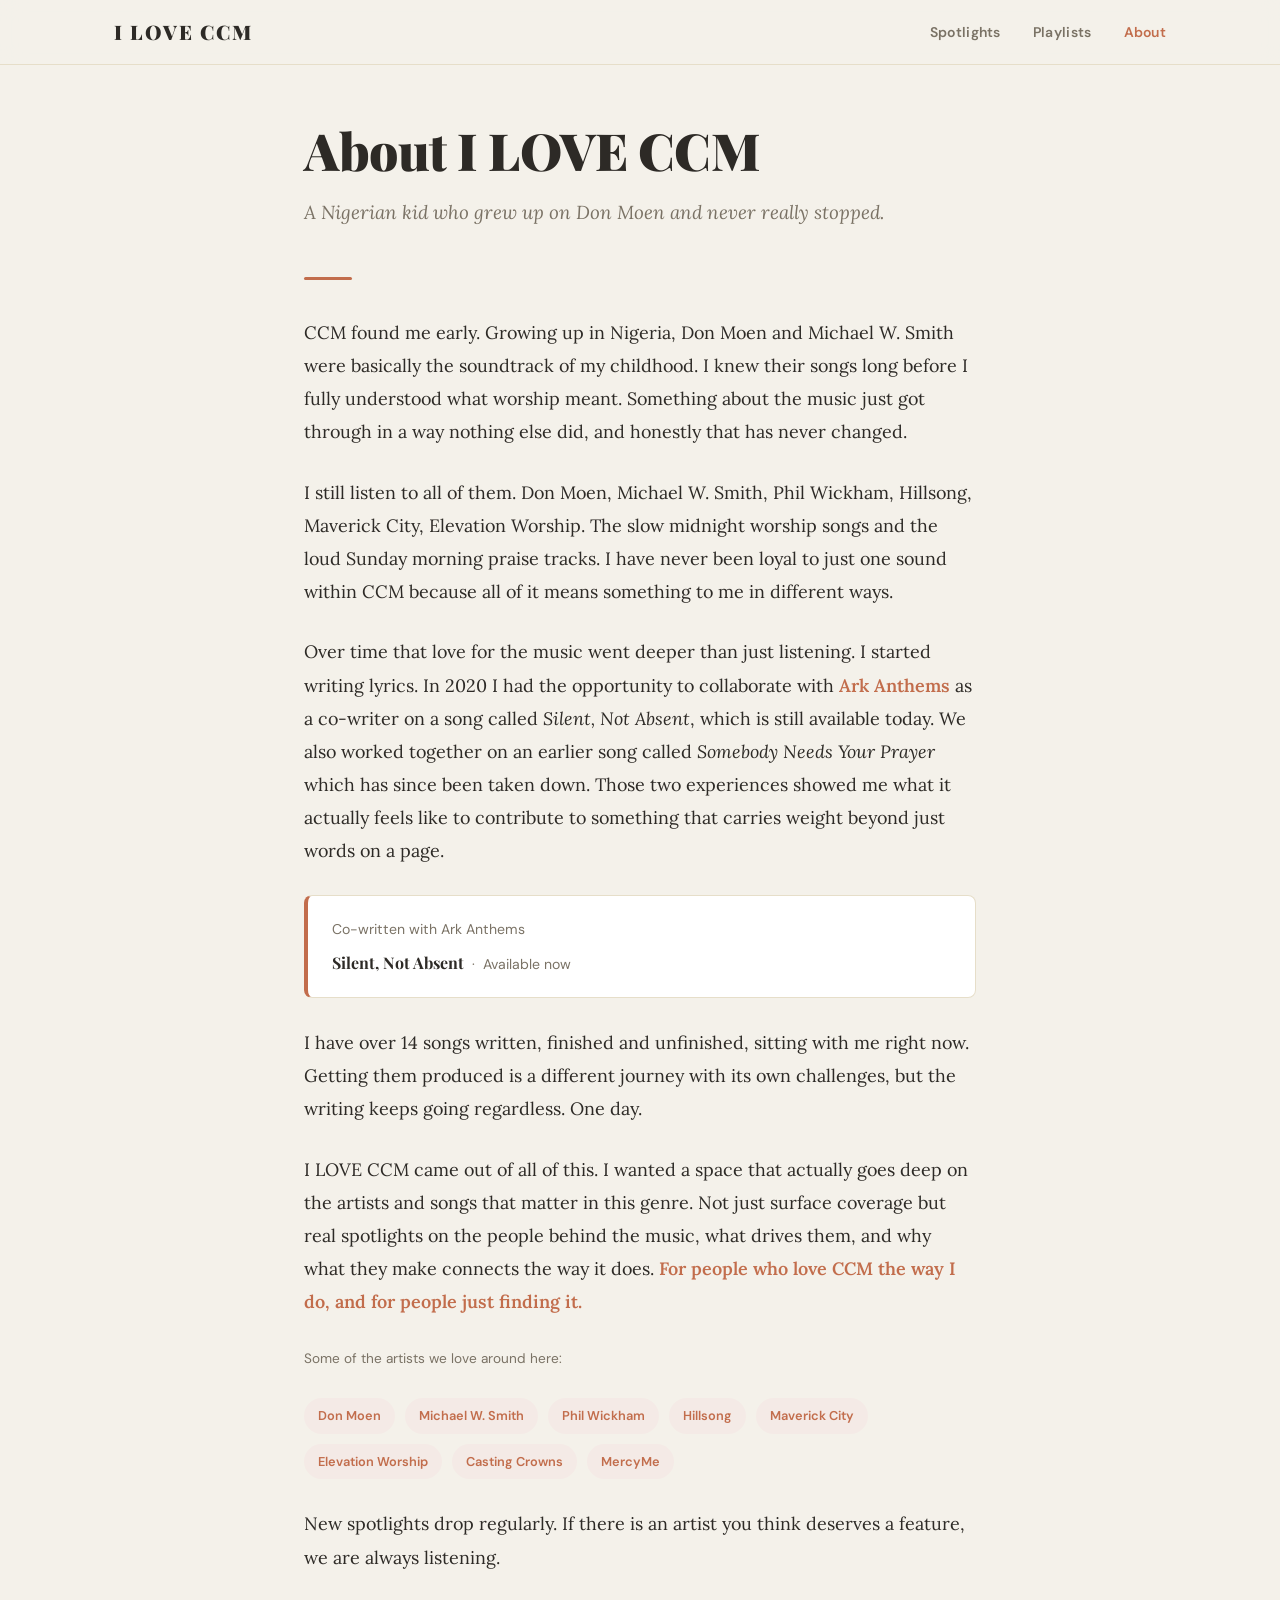
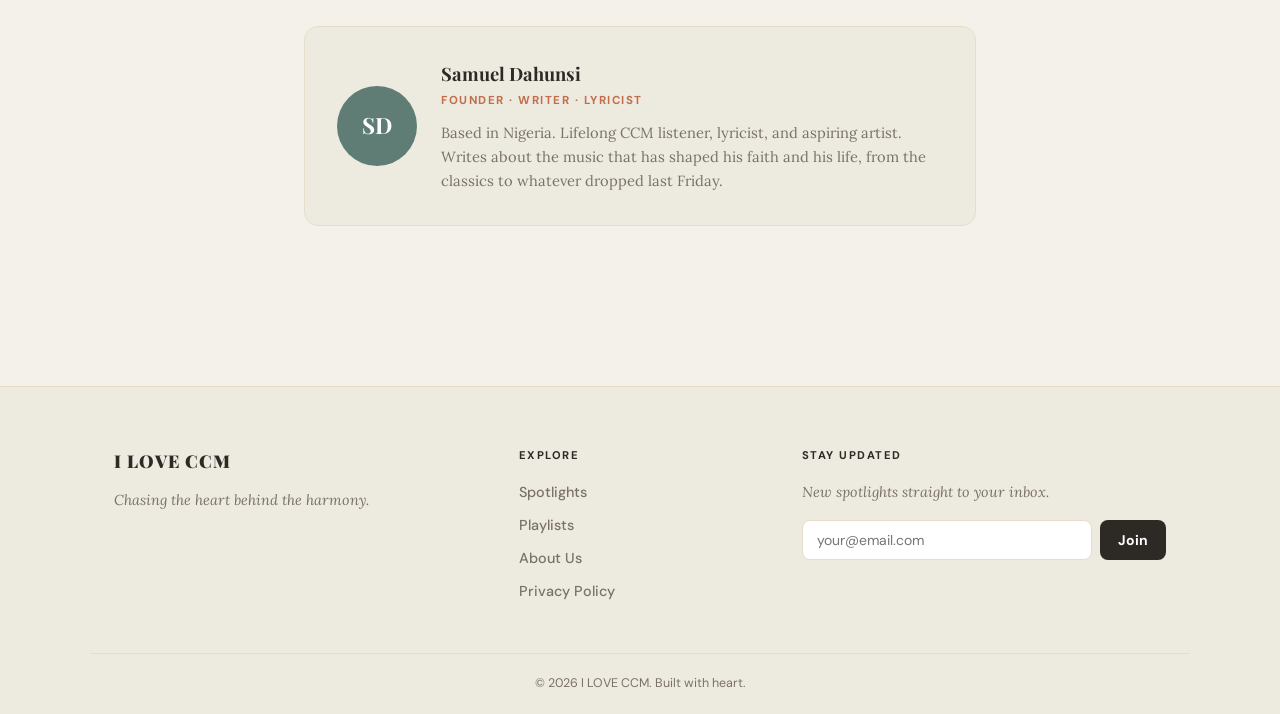
==== commit 9b435f5e: "Update newsletter subscription logic to use async/await" ====
--- a/about.html
+++ b/about.html
@@ -276,22 +276,42 @@
     </footer>
 
     <script>
-        document.getElementById("newsletter-btn").addEventListener("click", () => {
-            const input    = document.getElementById("newsletter-email");
-            const feedback = document.getElementById("newsletter-feedback");
-            const email    = input.value.trim();
-            const valid    = /^[^\s@]+@[^\s@]+\.[^\s@]+$/.test(email);
-
-            if (!valid) {
-                feedback.textContent = "Please enter a valid email address.";
-                feedback.style.color = "#e05c3a";
-                return;
-            }
-
-            feedback.textContent = "You're in! Welcome!";
+        document.getElementById("newsletter-btn").addEventListener("click", async () => {
+    const input    = document.getElementById("newsletter-email");
+    const feedback = document.getElementById("newsletter-feedback");
+    const email    = input.value.trim();
+    const valid    = /^[^\s@]+@[^\s@]+\.[^\s@]+$/.test(email);
+
+    if (!valid) {
+        feedback.textContent = "Please enter a valid email address.";
+        feedback.style.color = "#e05c3a";
+        return;
+    }
+
+    feedback.textContent = "Subscribing...";
+    feedback.style.color = "var(--text-muted)";
+
+    try {
+        const res  = await fetch("/api/subscribe", {
+            method:  "POST",
+            headers: { "Content-Type": "application/json" },
+            body:    JSON.stringify({ email })
+        });
+        const data = await res.json();
+
+        if (res.ok) {
+            feedback.textContent = "You're in! Welcome to the hub ✦";
             feedback.style.color = "var(--accent-secondary)";
             input.value = "";
-        });
+        } else {
+            feedback.textContent = data.error || "Something went wrong. Try again.";
+            feedback.style.color = "#e05c3a";
+        }
+    } catch (err) {
+        feedback.textContent = "Connection error. Please try again.";
+        feedback.style.color = "#e05c3a";
+    }
+});
     </script>
 
 </body>
--- a/style.css
+++ b/style.css
@@ -741,3 +741,25 @@
     .nav-links         { gap: 16px; }
     .article-wrapper   { padding: 32px 16px 60px; }
 }
+
+/* ==========================================
+   PLAYLIST EMBED (toggled open on card click)
+   ========================================== */
+
+.playlist-card.active {
+    border-color: var(--accent-primary);
+    box-shadow: var(--shadow-soft);
+}
+
+.playlist-embed {
+    border-radius: var(--radius-card);
+    overflow: hidden;
+    animation: fadeUp 0.3s ease both;
+}
+
+.playlist-embed-inner iframe {
+    width: 100% !important;
+    border: none !important;
+    border-radius: var(--radius-card) !important;
+    display: block;
+}
